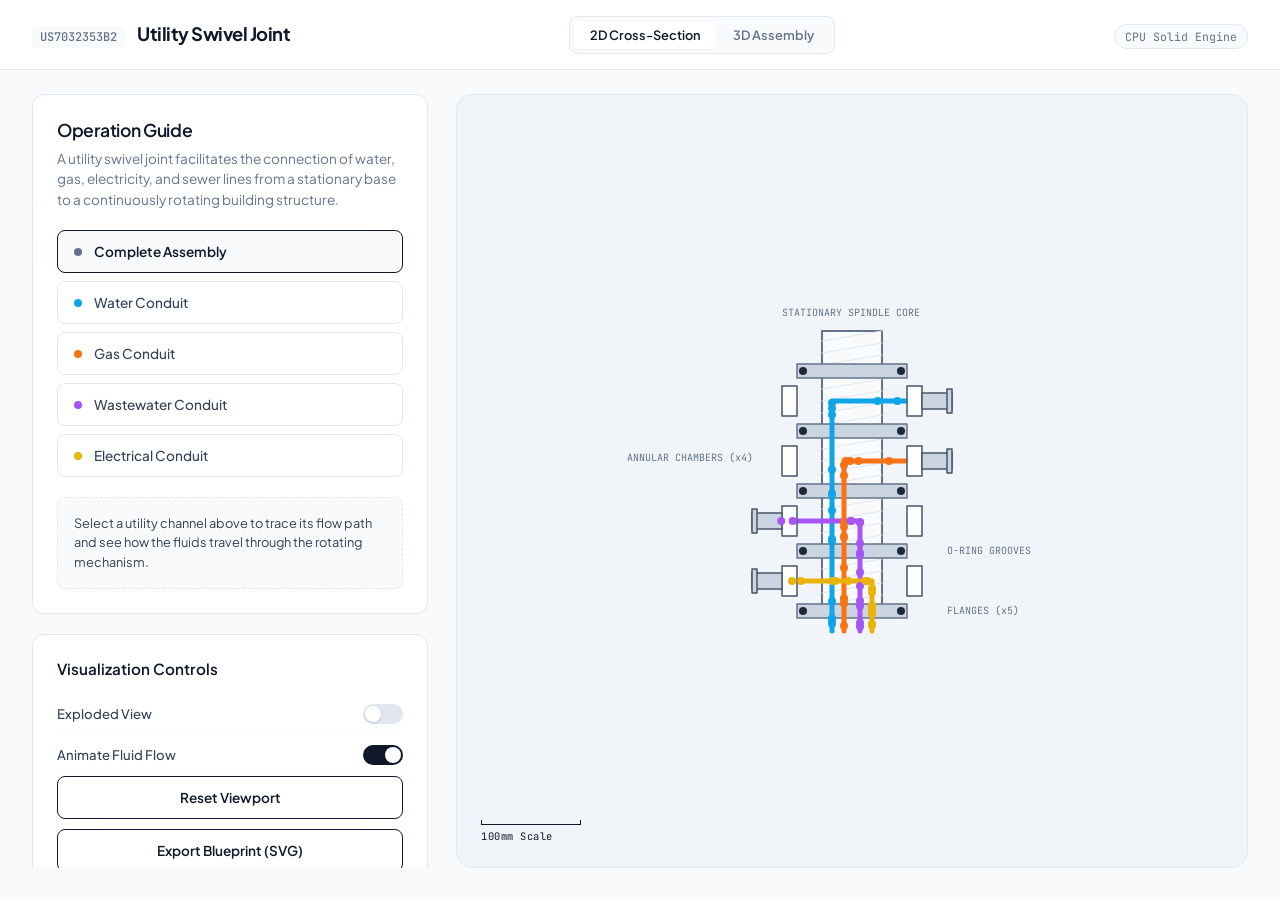
==== src/index.html @ 916a9cb0 "docs: restructure directories and add animation screenshot" ====
<!DOCTYPE html>
<html lang="en">
<head>
    <meta charset="UTF-8">
    <meta name="viewport" content="width=device-width, initial-scale=1.0">
    
    <title>US7032353 - Swivel Joint Apparatus | Interactive Study</title>
    <meta name="description" content="GPU-independent interactive technical drawing and 3D solid assembly study of the rotating building utility swivel joint.">
    <link rel="icon" href="data:,">
    
    <!-- Google Fonts -->
    <link rel="preconnect" href="https://fonts.googleapis.com">
    <link rel="preconnect" href="https://fonts.gstatic.com" crossorigin>
    <link href="https://fonts.googleapis.com/css2?family=Plus+Jakarta+Sans:wght@300;400;500;600;700&family=JetBrains+Mono:wght@400;500&display=swap" rel="stylesheet">
    
    <link rel="stylesheet" href="index.css">
</head>
<body>

    <div class="app-wrapper">
        <!-- HEADER -->
        <header class="main-header">
            <div class="logo-area">
                <span class="patent-no">US7032353B2</span>
                <h1>Utility Swivel Joint</h1>
            </div>
            
            <!-- View Tabs (2D Schematic vs 3D Assembly) -->
            <div class="view-tabs">
                <button class="tab-btn active" id="tab-2d">2D Cross-Section</button>
                <button class="tab-btn" id="tab-3d">3D Assembly</button>
            </div>
            
            <div class="engine-indicator">
                <span id="engine-badge" class="badge">CPU Solid Engine</span>
            </div>
        </header>

        <!-- MAIN LAYOUT -->
        <main class="main-content">
            
            <!-- LEFT PANEL: Educational & Controls -->
            <section class="side-panel">
                <div class="card educational-card">
                    <h2>Operation Guide</h2>
                    <p class="intro-text">
                        A utility swivel joint facilitates the connection of water, gas, electricity, and sewer lines from a stationary base to a continuously rotating building structure.
                    </p>
                    
                    <!-- System interactive toggles -->
                    <div class="system-menu">
                        <button class="sys-btn active" data-sys="all">
                            <span class="indicator-dot dot-all"></span>
                            <span>Complete Assembly</span>
                        </button>
                        <button class="sys-btn" data-sys="0">
                            <span class="indicator-dot dot-water"></span>
                            <span>Water Conduit</span>
                        </button>
                        <button class="sys-btn" data-sys="1">
                            <span class="indicator-dot dot-gas"></span>
                            <span>Gas Conduit</span>
                        </button>
                        <button class="sys-btn" data-sys="2">
                            <span class="indicator-dot dot-waste"></span>
                            <span>Wastewater Conduit</span>
                        </button>
                        <button class="sys-btn" data-sys="3">
                            <span class="indicator-dot dot-electric"></span>
                            <span>Electrical Conduit</span>
                        </button>
                    </div>

                    <!-- Dynamic Description Text -->
                    <div id="system-description" class="sys-desc-box">
                        Select a utility channel above to trace its flow path and see how the fluids travel through the rotating mechanism.
                    </div>
                </div>

                <!-- CONTROLS CARD -->
                <div class="card controls-card">
                    <h3>Visualization Controls</h3>
                    
                    <div class="control-row" id="row-cutaway">
                        <label for="toggle-cutaway">Cutaway Section (90°)</label>
                        <label class="toggle-switch">
                            <input type="checkbox" id="toggle-cutaway" checked>
                            <span class="toggle-slider"></span>
                        </label>
                    </div>

                    <div class="control-row">
                        <label for="toggle-explode">Exploded View</label>
                        <label class="toggle-switch">
                            <input type="checkbox" id="toggle-explode">
                            <span class="toggle-slider"></span>
                        </label>
                    </div>

                    <div class="control-row" id="row-opacity">
                        <label for="slider-opacity">Casing Transparency</label>
                        <input type="range" id="slider-opacity" min="0" max="100" value="80" class="range-slider">
                    </div>

                    <div class="control-row">
                        <label for="toggle-flow">Animate Fluid Flow</label>
                        <label class="toggle-switch">
                            <input type="checkbox" id="toggle-flow" checked>
                            <span class="toggle-slider"></span>
                        </label>
                    </div>

                    <div class="control-row" id="row-rotate">
                        <label for="toggle-rotate">Auto-Rotation</label>
                        <label class="toggle-switch">
                            <input type="checkbox" id="toggle-rotate" checked>
                            <span class="toggle-slider"></span>
                        </label>
                    </div>

                    <button id="btn-reset" class="btn-secondary" style="margin-bottom: 10px;">Reset Viewport</button>
                    <button id="btn-export" class="btn-secondary">Export Blueprint (SVG)</button>
                </div>
            </section>

            <!-- RIGHT PANEL: Viewport -->
            <section class="viewport-card">
                <div id="canvas-container">
                    <canvas id="vector-canvas"></canvas>
                </div>
                
                <!-- Viewport legend overlays -->
                <div class="viewport-overlay top-left">
                    <div class="overlay-item" id="overlay-angle">
                        <span class="lbl">Angle Y:</span>
                        <span id="lbl-rot" class="val">0.0°</span>
                    </div>
                </div>
                
                <div class="viewport-overlay bottom-left">
                    <div class="scale-ruler">
                        <div class="ruler-line"></div>
                        <span class="ruler-txt">100mm Scale</span>
                    </div>
                </div>
            </section>

        </main>
    </div>

    <!-- Self-contained GPU-free Solid & Schematic Vector Engine -->
    <script>
        // Config & State
        let renderMode = '2D'; // '2D' (Schematic) or '3D' (Solid Assembly)
        let activeSystem = 'all';
        let isExploded = false;
        let isCutaway = true;
        let casingOpacity = 0.8;
        let showFlow = true;
        let isAutoRotate = true;

        let currentExplosion = 0.0;
        const explodeSpeed = 0.06;

        // 3D Rotation, Pan & Zoom
        let angleY = 0;
        let angleX = 0.3;
        let panX = 0;
        let panY = 0;
        let zoom = 1.0;
        let isDragging = false;
        let dragMode = 'rotate'; // 'rotate' or 'pan'
        let lastMouseX = 0, lastMouseY = 0;
        let initialTouchDist = 0;

        // Particle system for fluid flow
        let particles = [];
        
        // UI Bindings
        const tab2d = document.getElementById('tab-2d');
        const tab3d = document.getElementById('tab-3d');
        const toggleExplode = document.getElementById('toggle-explode');
        const toggleCutaway = document.getElementById('toggle-cutaway');
        const sliderOpacity = document.getElementById('slider-opacity');
        const toggleFlow = document.getElementById('toggle-flow');
        const toggleRotate = document.getElementById('toggle-rotate');
        const btnReset = document.getElementById('btn-reset');
        const btnExport = document.getElementById('btn-export');
        
        const lblRot = document.getElementById('lbl-rot');
        const overlayAngle = document.getElementById('overlay-angle');
        const systemDescription = document.getElementById('system-description');
        
        const rowCutaway = document.getElementById('row-cutaway');
        const rowOpacity = document.getElementById('row-opacity');
        const rowRotate = document.getElementById('row-rotate');

        const canvas = document.getElementById('vector-canvas');
        const canvasCtx = canvas.getContext('2d');
        let width, height;

        const SYSTEM_INFO = {
            all: "Select a utility channel above to trace its flow path and see how the fluids travel through the rotating mechanism.",
            0: "<strong>Water System:</strong> Water enters from the stationary base via a vertical pipe at the bottom left of the spindle core, exits radially into the bottom chamber, and flows into the rotating building's lower conduit.",
            1: "<strong>Gas System:</strong> Gas travels up the second vertical channel to the second chamber. Elastomeric O-rings prevent it from mixing with the neighboring water and wastewater lines.",
            2: "<strong>Wastewater System:</strong> Waste drains down to the third chamber, utilizing a wider conduit diameter to ensure gravity-fed drainage exits cleanly without leakage.",
            3: "<strong>Electrical System:</strong> Power lines run up a central dry shaft to electric slip rings at the top cap, supplying continuous electrical connections during rotation."
        };

        const conduitColors = ['#0ea5e9', '#f97316', '#a855f7', '#eab308'];

        // Fake SVG drawing context to record SVG drawing commands
        class SVGContext {
            constructor(w, h) {
                this.width = w;
                this.height = h;
                this.paths = [];
                this.currentPath = [];
                this.fillStyle = '#ffffff';
                this.strokeStyle = '#000000';
                this.lineWidth = 1;
                this.font = '10px sans-serif';
            }
            beginPath() { this.currentPath = []; }
            moveTo(x, y) { this.currentPath.push(`M ${x.toFixed(1)} ${y.toFixed(1)}`); }
            lineTo(x, y) { this.currentPath.push(`L ${x.toFixed(1)} ${y.toFixed(1)}`); }
            arc(cx, cy, r, startAngle, endAngle) {
                // Approximate circular arc for SVG path
                this.currentPath.push(`M ${cx-r} ${cy} A ${r} ${r} 0 1 0 ${cx+r} ${cy} A ${r} ${r} 0 1 0 ${cx-r} ${cy}`);
            }
            closePath() { this.currentPath.push('Z'); }
            fillRect(x, y, w, h) {
                this.paths.push(`<rect x="${x.toFixed(1)}" y="${y.toFixed(1)}" width="${w.toFixed(1)}" height="${h.toFixed(1)}" fill="${this.fillStyle}" stroke="none" />`);
            }
            strokeRect(x, y, w, h) {
                this.paths.push(`<rect x="${x.toFixed(1)}" y="${y.toFixed(1)}" width="${w.toFixed(1)}" height="${h.toFixed(1)}" fill="none" stroke="${this.strokeStyle}" stroke-width="${this.lineWidth}" />`);
            }
            fill() {
                const d = this.currentPath.join(' ');
                if (d.trim()) {
                    this.paths.push(`<path d="${d}" fill="${this.fillStyle}" stroke="none" />`);
                }
            }
            stroke() {
                const d = this.currentPath.join(' ');
                if (d.trim()) {
                    this.paths.push(`<path d="${d}" fill="none" stroke="${this.strokeStyle}" stroke-width="${this.lineWidth}" stroke-linecap="round" stroke-linejoin="round" />`);
                }
            }
            fillText(text, x, y) {
                this.paths.push(`<text x="${x.toFixed(1)}" y="${y.toFixed(1)}" fill="${this.strokeStyle}" font-family="JetBrains Mono, monospace" font-size="10px" text-anchor="middle">${text}</text>`);
            }
            clearRect() {} // No-op in SVG
            getXML() {
                return `<svg xmlns="http://www.w3.org/2000/svg" viewBox="0 0 ${this.width} ${this.height}" width="${this.width}" height="${this.height}">
                    <rect width="100%" height="100%" fill="#f8fafc" />
                    <g style="font-family: 'Plus Jakarta Sans', sans-serif;">
                        ${this.paths.join('\n')}
                    </g>
                </svg>`;
            }
        }

        function init() {
            resizeCanvas();
            window.addEventListener('resize', resizeCanvas);

            // Drag behavior for 3D View
            canvas.addEventListener('mousedown', (e) => {
                if (renderMode !== '3D') return;
                isDragging = true;
                lastMouseX = e.clientX;
                lastMouseY = e.clientY;
                isAutoRotate = false;
                toggleRotate.checked = false;
                
                // Right click, middle click, or Left click + Shift = PAN
                if (e.button === 2 || e.button === 1 || e.shiftKey) {
                    dragMode = 'pan';
                } else {
                    dragMode = 'rotate';
                }
            });

            // Prevent context menu on right click drag
            canvas.addEventListener('contextmenu', (e) => {
                if (renderMode === '3D') e.preventDefault();
            });

            window.addEventListener('mousemove', (e) => {
                if (!isDragging) return;
                const dx = e.clientX - lastMouseX;
                const dy = e.clientY - lastMouseY;
                lastMouseX = e.clientX;
                lastMouseY = e.clientY;

                if (dragMode === 'pan') {
                    panX += dx;
                    panY += dy;
                } else {
                    angleY += dx * 0.007;
                    angleX += dy * 0.007;
                    angleX = Math.max(-Math.PI/4, Math.min(Math.PI/4, angleX));
                }
            });

            window.addEventListener('mouseup', () => { isDragging = false; });

            // Wheel zoom
            canvas.addEventListener('wheel', (e) => {
                if (renderMode !== '3D') return;
                e.preventDefault();
                zoom += e.deltaY * -0.001;
                zoom = Math.max(0.2, Math.min(5.0, zoom));
            }, { passive: false });

            // Touch support for mobile/trackpad
            canvas.addEventListener('touchstart', (e) => {
                if (renderMode !== '3D') return;
                if (e.touches.length === 1) {
                    isDragging = true;
                    dragMode = 'rotate';
                    lastMouseX = e.touches[0].clientX;
                    lastMouseY = e.touches[0].clientY;
                    isAutoRotate = false;
                    toggleRotate.checked = false;
                } else if (e.touches.length === 2) {
                    isDragging = true;
                    dragMode = 'zoom-pan';
                    lastMouseX = (e.touches[0].clientX + e.touches[1].clientX) / 2;
                    lastMouseY = (e.touches[0].clientY + e.touches[1].clientY) / 2;
                    initialTouchDist = Math.hypot(
                        e.touches[0].clientX - e.touches[1].clientX,
                        e.touches[0].clientY - e.touches[1].clientY
                    );
                }
            });

            canvas.addEventListener('touchmove', (e) => {
                if (!isDragging) return;
                if (e.touches.length === 1 && dragMode === 'rotate') {
                    const dx = e.touches[0].clientX - lastMouseX;
                    const dy = e.touches[0].clientY - lastMouseY;
                    lastMouseX = e.touches[0].clientX;
                    lastMouseY = e.touches[0].clientY;

                    angleY += dx * 0.007;
                    angleX += dy * 0.007;
                    angleX = Math.max(-Math.PI/4, Math.min(Math.PI/4, angleX));
                } else if (e.touches.length === 2 && dragMode === 'zoom-pan') {
                    const currentX = (e.touches[0].clientX + e.touches[1].clientX) / 2;
                    const currentY = (e.touches[0].clientY + e.touches[1].clientY) / 2;
                    const dx = currentX - lastMouseX;
                    const dy = currentY - lastMouseY;
                    
                    lastMouseX = currentX;
                    lastMouseY = currentY;
                    
                    panX += dx;
                    panY += dy;
                    
                    const dist = Math.hypot(
                        e.touches[0].clientX - e.touches[1].clientX,
                        e.touches[0].clientY - e.touches[1].clientY
                    );
                    const deltaDist = dist - initialTouchDist;
                    initialTouchDist = dist;
                    
                    zoom += deltaDist * 0.005;
                    zoom = Math.max(0.2, Math.min(5.0, zoom));
                }
            });

            canvas.addEventListener('touchend', () => { isDragging = false; });

            setupUI();
            createParticles();
            
            // Start main animation loop
            tick();
        }

        function resizeCanvas() {
            width = canvas.clientWidth;
            height = canvas.clientHeight;
            canvas.width = width;
            canvas.height = height;
        }

        function setupUI() {
            // Tab switching
            tab2d.addEventListener('click', () => {
                tab2d.classList.add('active');
                tab3d.classList.remove('active');
                renderMode = '2D';
                
                // Hide 3D options
                rowCutaway.style.display = 'none';
                rowOpacity.style.display = 'none';
                rowRotate.style.display = 'none';
                overlayAngle.style.display = 'none';
            });

            tab3d.addEventListener('click', () => {
                tab3d.classList.add('active');
                tab2d.classList.remove('active');
                renderMode = '3D';
                
                // Show 3D options
                rowCutaway.style.display = 'flex';
                rowOpacity.style.display = 'flex';
                rowRotate.style.display = 'flex';
                overlayAngle.style.display = 'block';
            });

            // Trigger default view visibility
            tab2d.click();

            toggleExplode.addEventListener('change', (e) => { isExploded = e.target.checked; });
            toggleCutaway.addEventListener('change', (e) => { isCutaway = e.target.checked; });
            sliderOpacity.addEventListener('input', (e) => { casingOpacity = parseFloat(e.target.value) / 100; });
            toggleFlow.addEventListener('change', (e) => { showFlow = e.target.checked; });
            toggleRotate.addEventListener('change', (e) => { isAutoRotate = e.target.checked; });

            btnReset.addEventListener('click', () => {
                angleY = 0;
                angleX = 0.3;
                panX = 0;
                panY = 0;
                zoom = 1.0;
                isAutoRotate = true;
                toggleRotate.checked = true;
                isExploded = false;
                toggleExplode.checked = false;
            });

            // Handle blueprint vector download
            btnExport.addEventListener('click', () => {
                const svgCtx = new SVGContext(width, height);
                
                if (renderMode === '2D') {
                    draw2DSchematic(svgCtx);
                } else {
                    draw3DAssembly(svgCtx);
                }

                // Download file
                const blob = new Blob([svgCtx.getXML()], { type: 'image/svg+xml' });
                const url = URL.createObjectURL(blob);
                const a = document.createElement('a');
                a.href = url;
                a.download = `swivel_joint_${renderMode.toLowerCase()}_blueprint.svg`;
                document.body.appendChild(a);
                a.click();
                document.body.removeChild(a);
                URL.revokeObjectURL(url);
            });

            // Utility buttons
            const buttons = document.querySelectorAll('.sys-btn');
            buttons.forEach(btn => {
                btn.addEventListener('click', () => {
                    buttons.forEach(b => b.classList.remove('active'));
                    btn.classList.add('active');
                    
                    activeSystem = btn.getAttribute('data-sys');
                    systemDescription.innerHTML = SYSTEM_INFO[activeSystem];
                });
            });
        }

        // Particle system for flow tracing
        function createParticles() {
            particles = [];
            // Create flow particles along the channels
            for (let i = 0; i < 4; i++) {
                for (let p = 0; p < 15; p++) {
                    particles.push({
                        system: i,
                        t: p / 15, // parameter from 0 (entry) to 1 (exit)
                        speed: 0.005 + Math.random() * 0.003
                    });
                }
            }
        }

        // 3D Perspective Projection Math (uses global zoom/pan)
        function project3D(x, y, z) {
            const cosY = Math.cos(angleY);
            const sinY = Math.sin(angleY);
            let x1 = x * cosY - z * sinY;
            let z1 = x * sinY + z * cosY;
            
            const cosX = Math.cos(angleX);
            const sinX = Math.sin(angleX);
            let y2 = y * cosX - z1 * sinX;
            let z2 = y * sinX + z1 * cosX;
            
            const depth = z2 + 35;
            const factor = 460 * zoom;
            const px = (x1 * factor) / depth + width / 2 + panX;
            const py = (-y2 * factor) / depth + height / 2 + panY;
            
            return { x: px, y: py };
        }

        // Render Tick
        function tick() {
            requestAnimationFrame(tick);
            canvasCtx.clearRect(0, 0, width, height);

            const targetExplosion = isExploded ? 1.0 : 0.0;
            currentExplosion += (targetExplosion - currentExplosion) * explodeSpeed;

            // Update particle flow
            if (showFlow) {
                particles.forEach(p => {
                    p.t += p.speed;
                    if (p.t > 1) p.t = 0;
                });
            }

            if (renderMode === '2D') {
                draw2DSchematic(canvasCtx);
            } else {
                draw3DAssembly(canvasCtx);
            }
        }

        // ─── 2D SCHEMATIC RENDERER (Detailed Cross-Section) ──
        function draw2DSchematic(drawCtx) {
            const cx = width / 2;
            const cy = height / 2 - 10;
            
            // Parts parameters
            const spindleW = 60;
            const flangeW = 110;
            const flangeH = 14;
            const casingW = 120;
            const casingOuterW = 140;

            const flangeYPositions = [-100, -40, 20, 80, 140];
            const chamberOffsets = [-70, -10, 50, 110];
            const chamberHeights = [30, 30, 30, 30];

            // 1. Draw central spindle hatching & base
            drawCtx.fillStyle = '#f8fafc';
            drawCtx.fillRect(cx - spindleW/2, cy - 140, spindleW, 280);

            // Spindle core outline
            drawCtx.strokeStyle = '#64748b';
            drawCtx.lineWidth = 2;
            drawCtx.strokeRect(cx - spindleW/2, cy - 140, spindleW, 280);

            // Hatching lines in spindle (technical draft look)
            drawCtx.strokeStyle = '#e2e8f0';
            drawCtx.lineWidth = 1;
            for (let y = cy - 130; y < cy + 140; y += 12) {
                drawCtx.beginPath();
                drawCtx.moveTo(cx - spindleW/2, y);
                drawCtx.lineTo(cx + spindleW/2, y - 10);
                drawCtx.stroke();
            }

            // Draw flanges
            drawCtx.fillStyle = '#cbd5e1';
            drawCtx.strokeStyle = '#64748b';
            drawCtx.lineWidth = 1.5;
            flangeYPositions.forEach(yOffset => {
                drawCtx.fillRect(cx - flangeW/2, cy + yOffset - flangeH/2, flangeW, flangeH);
                drawCtx.strokeRect(cx - flangeW/2, cy + yOffset - flangeH/2, flangeW, flangeH);
            });

            // 2. Draw O-Ring Gaskets (Seals)
            drawCtx.fillStyle = '#1e293b';
            flangeYPositions.forEach(yOffset => {
                drawCtx.beginPath();
                drawCtx.arc(cx - flangeW/2 + 6, cy + yOffset, 4, 0, Math.PI * 2);
                drawCtx.fill();
                
                drawCtx.beginPath();
                drawCtx.arc(cx + flangeW/2 - 6, cy + yOffset, 4, 0, Math.PI * 2);
                drawCtx.fill();
            });

            // 3. Draw internal conduits inside spindle
            const condX = [-20, -8, 8, 20];
            const condExitX = [flangeW/2, flangeW/2, -flangeW/2, -flangeW/2];

            for (let i = 0; i < 4; i++) {
                const isActive = activeSystem === 'all' || activeSystem === String(i);
                drawCtx.strokeStyle = isActive ? conduitColors[i] : '#e2e8f0';
                drawCtx.lineWidth = 5;
                drawCtx.lineCap = 'round';
                drawCtx.lineJoin = 'round';

                drawCtx.beginPath();
                drawCtx.moveTo(cx + condX[i], cy + 160);
                drawCtx.lineTo(cx + condX[i], cy + chamberOffsets[i]);
                drawCtx.lineTo(cx + condExitX[i], cy + chamberOffsets[i]);
                drawCtx.stroke();
            }

            // 4. Draw outer casing sleeves
            const casingOffsets = isExploded ? [-40, -15, 15, 40] : [0, 0, 0, 0];
            
            for (let i = 0; i < 4; i++) {
                const isActive = activeSystem === 'all' || activeSystem === String(i);
                const cyChamber = cy + chamberOffsets[i] + casingOffsets[i] * currentExplosion;
                const hChamber = chamberHeights[i];
                
                drawCtx.fillStyle = 'rgba(255, 255, 255, 0.9)';
                drawCtx.strokeStyle = isActive ? '#475569' : '#cbd5e1';
                drawCtx.lineWidth = 1.5;

                // Left casing segment
                drawCtx.fillRect(cx - casingOuterW/2, cyChamber - hChamber/2, (casingOuterW - flangeW)/2, hChamber);
                drawCtx.strokeRect(cx - casingOuterW/2, cyChamber - hChamber/2, (casingOuterW - flangeW)/2, hChamber);

                // Right casing segment
                drawCtx.fillRect(cx + flangeW/2, cyChamber - hChamber/2, (casingOuterW - flangeW)/2, hChamber);
                drawCtx.strokeRect(cx + flangeW/2, cyChamber - hChamber/2, (casingOuterW - flangeW)/2, hChamber);

                // Draw horizontal exit ports
                drawCtx.strokeStyle = isActive ? '#475569' : '#cbd5e1';
                drawCtx.fillStyle = '#cbd5e1';
                drawCtx.lineWidth = 1.5;
                
                if (i === 0 || i === 1) { // Right pointing ports
                    drawCtx.fillRect(cx + casingOuterW/2, cyChamber - 8, 30, 16);
                    drawCtx.strokeRect(cx + casingOuterW/2, cyChamber - 8, 30, 16);
                    drawCtx.fillRect(cx + casingOuterW/2 + 25, cyChamber - 12, 5, 24);
                    drawCtx.strokeRect(cx + casingOuterW/2 + 25, cyChamber - 12, 5, 24);
                } else { // Left pointing ports
                    drawCtx.fillRect(cx - casingOuterW/2 - 30, cyChamber - 8, 30, 16);
                    drawCtx.strokeRect(cx - casingOuterW/2 - 30, cyChamber - 8, 30, 16);
                    drawCtx.fillRect(cx - casingOuterW/2 - 30, cyChamber - 12, 5, 24);
                    drawCtx.strokeRect(cx - casingOuterW/2 - 30, cyChamber - 12, 5, 24);
                }
            }

            // 5. Draw animated flowing particles
            if (showFlow && drawCtx === canvasCtx) { // Draw animated particles only on the active screen canvas
                particles.forEach(p => {
                    if (activeSystem !== 'all' && activeSystem !== String(p.system)) return;
                    
                    const i = p.system;
                    const casingOffset = casingOffsets[i] * currentExplosion;
                    const endX = condExitX[i];
                    
                    let px = 0, py = 0;
                    
                    if (p.t < 0.7) {
                        const tNorm = p.t / 0.7;
                        px = cx + condX[i];
                        py = cy + 160 + tNorm * (chamberOffsets[i] - 160);
                    } else {
                        const tNorm = (p.t - 0.7) / 0.3;
                        px = cx + condX[i] + tNorm * (endX - condX[i]);
                        py = cy + chamberOffsets[i];
                    }

                    if (p.t > 0.7) {
                        py += casingOffset;
                        if (p.t > 0.9) {
                            const extNorm = (p.t - 0.9) / 0.1;
                            const portDir = endX > 0 ? 1 : -1;
                            px += portDir * extNorm * 30;
                        }
                    }

                    drawCtx.fillStyle = conduitColors[i];
                    drawCtx.beginPath();
                    drawCtx.arc(px, py, 4, 0, Math.PI * 2);
                    drawCtx.fill();
                });
            }

            // Labels & Technical Annotations
            drawCtx.fillStyle = '#64748b';
            drawCtx.font = '10px "JetBrains Mono"';
            drawCtx.fillText("FLANGES (x5)", cx + flangeW/2 + 40, cy + 143);
            drawCtx.fillText("O-RING GROOVES", cx + flangeW/2 + 40, cy + 83);
            drawCtx.fillText("ANNULAR CHAMBERS (x4)", cx - flangeW/2 - 170, cy - 10);
            drawCtx.fillText("STATIONARY SPINDLE CORE", cx - 70, cy - 155);
        }

        // Helper functions to generate 3D faces list
        function addCylinderFaces(faces, cx, cy, cz, r, h, color, strokeColor, angleLimit = Math.PI*2, rotOffset = 0) {
            const steps = 16;
            const topY = cy + h/2;
            const botY = cy - h/2;
            
            const topVerts = [];
            const botVerts = [];
            
            for (let i = 0; i <= steps; i++) {
                const theta = (i / steps) * angleLimit - (angleLimit/2) + rotOffset + Math.PI/2;
                const cos = Math.cos(theta);
                const sin = Math.sin(theta);
                
                topVerts.push([cx + r * cos, topY, cz + r * sin]);
                botVerts.push([cx + r * cos, botY, cz + r * sin]);
            }
            
            // Side faces
            for (let i = 0; i < steps; i++) {
                faces.push({
                    vertices: [botVerts[i], botVerts[i+1], topVerts[i+1], topVerts[i]],
                    color: color,
                    strokeColor: strokeColor,
                    lineWidth: 0.8
                });
            }
            
            // Top/Bottom caps
            if (angleLimit === Math.PI * 2) {
                faces.push({
                    vertices: topVerts.slice(),
                    color: color,
                    strokeColor: strokeColor,
                    lineWidth: 0.8
                });
                faces.push({
                    vertices: botVerts.slice().reverse(),
                    color: color,
                    strokeColor: strokeColor,
                    lineWidth: 0.8
                });
            } else {
                // Cut segment caps
                faces.push({
                    vertices: [topVerts[0], botVerts[0], [cx, botY, cz], [cx, topY, cz]],
                    color: color,
                    strokeColor: strokeColor,
                    lineWidth: 0.8
                });
                faces.push({
                    vertices: [topVerts[steps], botVerts[steps], [cx, botY, cz], [cx, topY, cz]].reverse(),
                    color: color,
                    strokeColor: strokeColor,
                    lineWidth: 0.8
                });
                // Partial circular caps
                faces.push({
                    vertices: [[cx, topY, cz], ...topVerts],
                    color: color,
                    strokeColor: strokeColor,
                    lineWidth: 0.8
                });
                faces.push({
                    vertices: [[cx, botY, cz], ...botVerts].reverse(),
                    color: color,
                    strokeColor: strokeColor,
                    lineWidth: 0.8
                });
            }
        }

        function addHorizontalCylinderFaces(faces, cx, cy, cz, r, len, angle, color, strokeColor) {
            const steps = 12;
            const halfL = len / 2;
            const topVerts = [];
            const botVerts = [];
            
            const cosA = Math.cos(angle);
            const sinA = Math.sin(angle);
            
            for (let i = 0; i <= steps; i++) {
                const theta = (i / steps) * Math.PI * 2;
                const cosT = Math.cos(theta);
                const sinT = Math.sin(theta);
                
                const ux = -sinA * r * cosT;
                const uy = r * sinT;
                const uz = cosA * r * cosT;
                
                topVerts.push([cx + cosA*halfL + ux, cy + uy, cz + sinA*halfL + uz]);
                botVerts.push([cx - cosA*halfL + ux, cy + uy, cz - sinA*halfL + uz]);
            }
            
            for (let i = 0; i < steps; i++) {
                faces.push({
                    vertices: [botVerts[i], botVerts[i+1], topVerts[i+1], topVerts[i]],
                    color: color,
                    strokeColor: strokeColor,
                    lineWidth: 0.8
                });
            }
            
            faces.push({
                vertices: topVerts,
                color: color,
                strokeColor: strokeColor,
                lineWidth: 0.8
            });
            faces.push({
                vertices: botVerts.slice().reverse(),
                color: color,
                strokeColor: strokeColor,
                lineWidth: 0.8
            });
        }

        function get3DSceneFaces() {
            const faces = [];
            const baseExplode = -6.5 * currentExplosion;
            const capExplode = 8.5 * currentExplosion;
            const offsets = [-4.5, -1.5, 2.5, 6.5];
            const chamberOffsets = [-4.2, -0.6, 3.4, 7.2];
            const chamberRadii = [2.9, 2.9, 3.4, 2.6];
            const chamberHeights = [2.4, 2.4, 2.8, 2.0];
            
            // 1. Spindle core (semi-transparent steel)
            const spindleAngle = isCutaway ? Math.PI : Math.PI * 2;
            addCylinderFaces(faces, 0, 0, 0, 1.4, 21, 'rgba(203, 213, 225, 0.4)', '#475569', spindleAngle, 0);
            
            // Spindle bearings
            addCylinderFaces(faces, 0, 9.2, 0, 1.8, 0.6, '#d97706', '#92400e');
            addCylinderFaces(faces, 0, -8.2, 0, 1.8, 0.6, '#d97706', '#92400e');
            
            // 2. Base assembly
            addCylinderFaces(faces, 0, -9.5 + baseExplode, 0, 4.2, 1.2, '#475569', '#1e293b');
            addCylinderFaces(faces, 0, -8.4 + baseExplode, 0, 2.2, 1.0, '#64748b', '#334155');
            
            // 3. Internal conduits inside spindle (uncut to view inside)
            const condX = [-0.5, -0.5, 0.5, 0.5];
            const condZ = [-0.5, 0.5, -0.5, 0.5];
            for (let i = 0; i < 4; i++) {
                if (activeSystem !== 'all' && activeSystem !== String(i)) continue;
                const h = chamberOffsets[i] - (-10.5);
                const y = -10.5 + h/2;
                addCylinderFaces(faces, condX[i], y, condZ[i], 0.2, h, conduitColors[i], '#0f172a');
            }
            
            // 4. Chambers & outer sleeves
            for (let i = 0; i < 4; i++) {
                const belongsToActive = activeSystem === 'all' || activeSystem === String(i);
                if (!belongsToActive) continue;
                
                const yPos = chamberOffsets[i] + offsets[i] * currentExplosion;
                const drawAngle = isCutaway ? Math.PI : Math.PI * 2;
                
                // Chamber sleeve
                const sleeveCol = `rgba(203, 213, 225, ${casingOpacity})`;
                addCylinderFaces(faces, 0, yPos, 0, chamberRadii[i], chamberHeights[i], sleeveCol, '#64748b', drawAngle, i * Math.PI/2);
                
                // Color ring
                addCylinderFaces(faces, 0, yPos, 0, chamberRadii[i] + 0.05, 0.4, conduitColors[i], '#1e293b', drawAngle, i * Math.PI/2);
                
                // Rubber Gaskets
                addCylinderFaces(faces, 0, yPos + chamberHeights[i]/2 + 0.1, 0, 2.0, 0.25, '#334155', '#0f172a');
                addCylinderFaces(faces, 0, yPos - chamberHeights[i]/2 - 0.1, 0, 2.0, 0.25, '#334155', '#0f172a');
                
                // Radial port pipes
                const angle = i * (Math.PI / 2);
                const portLength = 1.6;
                const px = (chamberRadii[i] + portLength/2) * Math.cos(angle);
                const pz = (chamberRadii[i] + portLength/2) * Math.sin(angle);
                
                addHorizontalCylinderFaces(faces, px, yPos, pz, 0.4, portLength, angle, '#cbd5e1', '#64748b');
                
                // Pipe flanges
                const fpx = (chamberRadii[i] + portLength) * Math.cos(angle);
                const fpz = (chamberRadii[i] + portLength) * Math.sin(angle);
                addHorizontalCylinderFaces(faces, fpx, yPos, fpz, 0.7, 0.25, angle, '#64748b', '#334155');
            }
            
            // 5. Top Cap
            addCylinderFaces(faces, 0, 10.2 + capExplode, 0, 2.4, 1.2, '#475569', '#1e293b');
            addCylinderFaces(faces, 0, 11.3 + capExplode, 0, 1.6, 1.0, '#64748b', '#334155');
            
            return faces;
        }

        // ─── 3D ASSEMBLY RENDERER (Painter's Algorithm solid engine) ─
        function draw3DAssembly(drawCtx) {
            if (isAutoRotate && drawCtx === canvasCtx) {
                angleY += 0.003;
            }

            // Draw technical grid lines on canvas
            if (drawCtx === canvasCtx) {
                drawCtx.strokeStyle = 'rgba(100, 116, 139, 0.08)';
                drawCtx.lineWidth = 1;
                for(let i = -10; i <= 10; i += 2) {
                    let p1 = project3D(-15, -11, i);
                    let p2 = project3D(15, -11, i);
                    drawCtx.beginPath(); drawCtx.moveTo(p1.x, p1.y); drawCtx.lineTo(p2.x, p2.y); drawCtx.stroke();

                    let p3 = project3D(i, -11, -15);
                    let p4 = project3D(i, -11, 15);
                    drawCtx.beginPath(); drawCtx.moveTo(p3.x, p3.y); drawCtx.lineTo(p4.x, p4.y); drawCtx.stroke();
                }
            }

            // Gather faces
            const faces = get3DSceneFaces();
            
            // Rotate vertices and calculate depth
            const cosY = Math.cos(angleY);
            const sinY = Math.sin(angleY);
            const cosX = Math.cos(angleX);
            const sinX = Math.sin(angleX);
            
            faces.forEach(face => {
                let sumDepth = 0;
                face.rotatedVertices = face.vertices.map(v => {
                    const x = v[0], y = v[1], z = v[2];
                    const x1 = x * cosY - z * sinY;
                    const z1 = x * sinY + z * cosY;
                    const y2 = y * cosX - z1 * sinX;
                    const z2 = y * sinX + z1 * cosX;
                    
                    sumDepth += z2;
                    return [x1, y2, z2];
                });
                face.depth = sumDepth / face.vertices.length;
            });
            
            // Sort faces back-to-front (Painter's Algorithm)
            faces.sort((a, b) => b.depth - a.depth);
            
            // Render faces with depth fading (Recommandation B)
            const cameraDist = 35;
            
            faces.forEach(face => {
                const depthNorm = Math.max(0, Math.min(1, (face.depth + 15) / 30));
                
                drawCtx.fillStyle = face.color;
                drawCtx.strokeStyle = face.strokeColor;
                drawCtx.lineWidth = face.lineWidth * (0.5 + depthNorm * 0.8);
                
                drawCtx.beginPath();
                face.rotatedVertices.forEach((v, idx) => {
                    const x1 = v[0], y2 = v[1], z2 = v[2];
                    const depth = z2 + cameraDist;
                    const factor = 460 * zoom;
                    
                    // Apply zoom and panning offsets to screen mapping
                    const px = (x1 * factor) / depth + width / 2 + panX;
                    const py = (-y2 * factor) / depth + height / 2 + panY;
                    
                    if (idx === 0) drawCtx.moveTo(px, py);
                    else drawCtx.lineTo(px, py);
                });
                drawCtx.closePath();
                drawCtx.fill();
                drawCtx.stroke();
            });

            // Update angle display
            const angleDeg = (angleY * 180 / Math.PI) % 360;
            lblRot.innerText = angleDeg.toFixed(1) + "°";

            // Draw fluid flow particles
            if (showFlow && drawCtx === canvasCtx) {
                const offsets = [-4.5, -1.5, 2.5, 6.5];
                const chamberOffsets = [-4.2, -0.6, 3.4, 7.2];
                const chamberRadii = [2.9, 2.9, 3.4, 2.6];
                
                particles.forEach(p => {
                    if (activeSystem !== 'all' && activeSystem !== String(p.system)) return;
                    
                    const i = p.system;
                    const casingOffset = offsets[i] * currentExplosion;
                    const angle = i * (Math.PI / 2);
                    
                    const px = (chamberRadii[i] + 1.2) * Math.cos(angle);
                    const pz = (chamberRadii[i] + 1.2) * Math.sin(angle);
                    
                    const condX = [-0.5, -0.5, 0.5, 0.5];
                    const condZ = [-0.5, 0.5, -0.5, 0.5];

                    let rx = 0, ry = 0, rz = 0;
                    
                    if (p.t < 0.7) {
                        const tNorm = p.t / 0.7;
                        ry = -10.5 + tNorm * (chamberOffsets[i] - (-10.5));
                        rx = condX[i];
                        rz = condZ[i];
                    } else {
                        const tNorm = (p.t - 0.7) / 0.3;
                        ry = chamberOffsets[i] + casingOffset;
                        rx = condX[i] + tNorm * (px - condX[i]);
                        rz = condZ[i] + tNorm * (pz - condZ[i]);
                    }

                    // Rotate
                    const x1 = rx * cosY - rz * sinY;
                    const z1 = rx * sinY + rz * cosY;
                    const y2 = ry * cosX - z1 * sinX;
                    const z2 = ry * sinX + z1 * cosX;
                    
                    const depth = z2 + 35;
                    const factor = 460 * zoom;
                    const screenX = (x1 * factor) / depth + width / 2 + panX;
                    const screenY = (-y2 * factor) / depth + height / 2 + panY;

                    const radius = Math.max(1, 4 * (factor / depth / 15));
                    
                    drawCtx.fillStyle = conduitColors[i];
                    drawCtx.beginPath();
                    drawCtx.arc(screenX, screenY, radius, 0, Math.PI * 2);
                    drawCtx.fill();
                });
            }
        }

        init();
    </script>
</body>
</html>
---- src/index.css ----
:root {
  --bg-app: #f8fafc;
  --bg-card: #ffffff;
  --bg-viewport: #f1f5f9;
  
  --text-dark: #0f172a;
  --text-medium: #334155;
  --text-muted: #64748b;
  --border-light: #e2e8f0;
  --border-focus: #94a3b8;
  
  --font-sans: 'Plus Jakarta Sans', -apple-system, sans-serif;
  --font-mono: 'JetBrains Mono', monospace;

  /* Accent Colors */
  --water: #0ea5e9;
  --gas: #f97316;
  --waste: #a855f7;
  --electric: #eab308;
  --all: #64748b;
}

* {
  box-sizing: border-box;
  margin: 0;
  padding: 0;
}

body {
  background-color: var(--bg-app);
  color: var(--text-dark);
  font-family: var(--font-sans);
  height: 100vh;
  width: 100vw;
  overflow: hidden;
}

.app-wrapper {
  display: flex;
  flex-direction: column;
  height: 100vh;
  width: 100vw;
}

/* Header */
.main-header {
  height: 70px;
  background-color: var(--bg-card);
  border-bottom: 1px solid var(--border-light);
  display: flex;
  justify-content: space-between;
  align-items: center;
  padding: 0 32px;
  flex-shrink: 0;
}

.logo-area {
  display: flex;
  align-items: baseline;
  gap: 12px;
}

.logo-area h1 {
  font-size: 1.15rem;
  font-weight: 700;
  color: var(--text-dark);
  letter-spacing: -0.5px;
}

.logo-area .patent-no {
  font-family: var(--font-mono);
  font-size: 0.75rem;
  font-weight: 500;
  color: var(--text-muted);
  background-color: var(--bg-app);
  padding: 3px 8px;
  border-radius: 4px;
}

/* Tab button selector */
.view-tabs {
  display: flex;
  background-color: var(--bg-app);
  padding: 4px;
  border-radius: 8px;
  border: 1px solid var(--border-light);
}

.tab-btn {
  background: transparent;
  border: none;
  padding: 6px 16px;
  font-family: var(--font-sans);
  font-size: 0.8rem;
  font-weight: 600;
  color: var(--text-muted);
  cursor: pointer;
  border-radius: 6px;
  transition: all 0.2s ease;
}

.tab-btn.active {
  background-color: var(--bg-card);
  color: var(--text-dark);
  box-shadow: 0 1px 3px rgba(0, 0, 0, 0.05);
}

.engine-indicator .badge {
  font-family: var(--font-mono);
  font-size: 0.72rem;
  color: var(--text-muted);
  border: 1px solid var(--border-light);
  padding: 4px 10px;
  border-radius: 9999px;
  background-color: var(--bg-app);
}

/* Main Content Grid */
.main-content {
  flex: 1;
  display: grid;
  grid-template-columns: 400px 1fr;
  gap: 24px;
  padding: 24px 32px 32px 32px;
  height: calc(100vh - 70px);
}

/* Side Panel sidebar */
.side-panel {
  display: flex;
  flex-direction: column;
  gap: 20px;
  overflow-y: auto;
  padding-right: 4px;
}

.card {
  background-color: var(--bg-card);
  border: 1px solid var(--border-light);
  border-radius: 12px;
  padding: 24px;
  box-shadow: 0 1px 3px rgba(0,0,0,0.02);
}

.card h2 {
  font-size: 1.1rem;
  font-weight: 600;
  color: var(--text-dark);
  margin-bottom: 8px;
  letter-spacing: -0.3px;
}

.card h3 {
  font-size: 0.95rem;
  font-weight: 600;
  color: var(--text-dark);
  margin-bottom: 16px;
}

.intro-text {
  font-size: 0.85rem;
  color: var(--text-muted);
  line-height: 1.5;
  margin-bottom: 20px;
}

/* System selection menu */
.system-menu {
  display: flex;
  flex-direction: column;
  gap: 8px;
  margin-bottom: 20px;
}

.sys-btn {
  display: flex;
  align-items: center;
  gap: 12px;
  width: 100%;
  padding: 12px 16px;
  background: transparent;
  border: 1px solid var(--border-light);
  border-radius: 8px;
  font-family: var(--font-sans);
  font-size: 0.85rem;
  font-weight: 500;
  color: var(--text-medium);
  text-align: left;
  cursor: pointer;
  transition: all 0.2s ease;
}

.sys-btn:hover {
  background-color: var(--bg-app);
  border-color: var(--border-focus);
}

.sys-btn.active {
  background-color: var(--bg-app);
  border-color: var(--text-dark);
  color: var(--text-dark);
  font-weight: 600;
}

/* Colored indicator dots */
.indicator-dot {
  width: 8px;
  height: 8px;
  border-radius: 50%;
}

.dot-all { background-color: var(--all); }
.dot-water { background-color: var(--water); }
.dot-gas { background-color: var(--gas); }
.dot-waste { background-color: var(--waste); }
.dot-electric { background-color: var(--electric); }

/* Description box under menu */
.sys-desc-box {
  background-color: var(--bg-app);
  border-radius: 8px;
  padding: 16px;
  font-size: 0.8rem;
  line-height: 1.5;
  color: var(--text-medium);
  border: 1px dashed var(--border-light);
  min-height: 80px;
}

.sys-desc-box strong {
  font-weight: 600;
  color: var(--text-dark);
  display: block;
  margin-bottom: 6px;
}

/* Control elements inside card */
.control-row {
  display: flex;
  justify-content: space-between;
  align-items: center;
  font-size: 0.82rem;
  font-weight: 500;
  color: var(--text-medium);
  padding: 10px 0;
  border-bottom: 1px solid var(--bg-app);
}

.control-row:last-of-type {
  border-bottom: none;
  margin-bottom: 12px;
}

/* Apple-style minimalist toggle switches */
.toggle-switch {
  position: relative;
  display: inline-block;
  width: 40px;
  height: 20px;
}

.toggle-switch input {
  opacity: 0;
  width: 0; height: 0;
}

.toggle-slider {
  position: absolute;
  cursor: pointer;
  inset: 0;
  background-color: var(--border-light);
  transition: .25s ease-in-out;
  border-radius: 999px;
}

.toggle-slider:before {
  position: absolute;
  content: "";
  height: 16px;
  width: 16px;
  left: 2px;
  bottom: 2px;
  background-color: #ffffff;
  transition: .25s ease-in-out;
  border-radius: 50%;
  box-shadow: 0 1px 3px rgba(0,0,0,0.15);
}

input:checked + .toggle-slider {
  background-color: var(--text-dark);
}

input:checked + .toggle-slider:before {
  transform: translateX(20px);
}

/* Range sliders */
.range-slider {
  -webkit-appearance: none;
  width: 120px;
  height: 4px;
  background: var(--border-light);
  border-radius: 2px;
  outline: none;
}

.range-slider::-webkit-slider-thumb {
  -webkit-appearance: none;
  appearance: none;
  width: 14px;
  height: 14px;
  border-radius: 50%;
  background: var(--text-dark);
  cursor: pointer;
  box-shadow: 0 1px 3px rgba(0,0,0,0.15);
}

/* Secondary Button style */
.btn-secondary {
  width: 100%;
  padding: 12px;
  background: transparent;
  color: var(--text-dark);
  border: 1px solid var(--text-dark);
  border-radius: 8px;
  font-family: var(--font-sans);
  font-size: 0.85rem;
  font-weight: 600;
  cursor: pointer;
  transition: all 0.2s ease;
}

.btn-secondary:hover {
  background-color: var(--text-dark);
  color: #ffffff;
}

/* Right side Viewport Card */
.viewport-card {
  position: relative;
  background-color: var(--bg-viewport);
  border: 1px solid var(--border-light);
  border-radius: 16px;
  overflow: hidden;
}

#canvas-container {
  width: 100%;
  height: 100%;
}

#canvas-container canvas {
  width: 100%;
  height: 100%;
  display: block;
  cursor: grab;
}

#canvas-container canvas:active {
  cursor: grabbing;
}

/* Viewport HUD Overlays */
.viewport-overlay {
  position: absolute;
  pointer-events: none;
  z-index: 5;
}

.viewport-overlay.top-left {
  top: 24px; left: 24px;
}

.overlay-item {
  background-color: rgba(255, 255, 255, 0.7);
  backdrop-filter: blur(8px);
  padding: 6px 12px;
  border-radius: 6px;
  font-family: var(--font-mono);
  font-size: 0.75rem;
  border: 1px solid rgba(255, 255, 255, 0.2);
}

.overlay-item .lbl {
  color: var(--text-muted);
  margin-right: 4px;
}

.overlay-item .val {
  color: var(--text-dark);
  font-weight: 500;
}

.viewport-overlay.bottom-left {
  bottom: 24px; left: 24px;
}

/* Minimalist technical ruler scale indicator */
.scale-ruler {
  display: flex;
  flex-direction: column;
  gap: 4px;
}

.ruler-line {
  width: 100px;
  height: 5px;
  border-left: 1px solid var(--text-dark);
  border-right: 1px solid var(--text-dark);
  border-bottom: 1px solid var(--text-dark);
}

.ruler-txt {
  font-family: var(--font-mono);
  font-size: 0.65rem;
  color: var(--text-dark);
  letter-spacing: 0.5px;
}

/* Custom Scrollbar for side panel */
.side-panel::-webkit-scrollbar {
  width: 6px;
}
.side-panel::-webkit-scrollbar-track {
  background: transparent;
}
.side-panel::-webkit-scrollbar-thumb {
  background-color: var(--border-light);
  border-radius: 3px;
}
.side-panel::-webkit-scrollbar-thumb:hover {
  background-color: var(--border-focus);
}

/* Responsive formatting */
@media (max-width: 900px) {
  .main-content {
    grid-template-columns: 1fr;
    grid-template-rows: auto 1fr;
    overflow-y: auto;
    padding: 16px;
  }
  .side-panel {
    overflow-y: visible;
  }
  .viewport-card {
    height: 450px;
  }
}
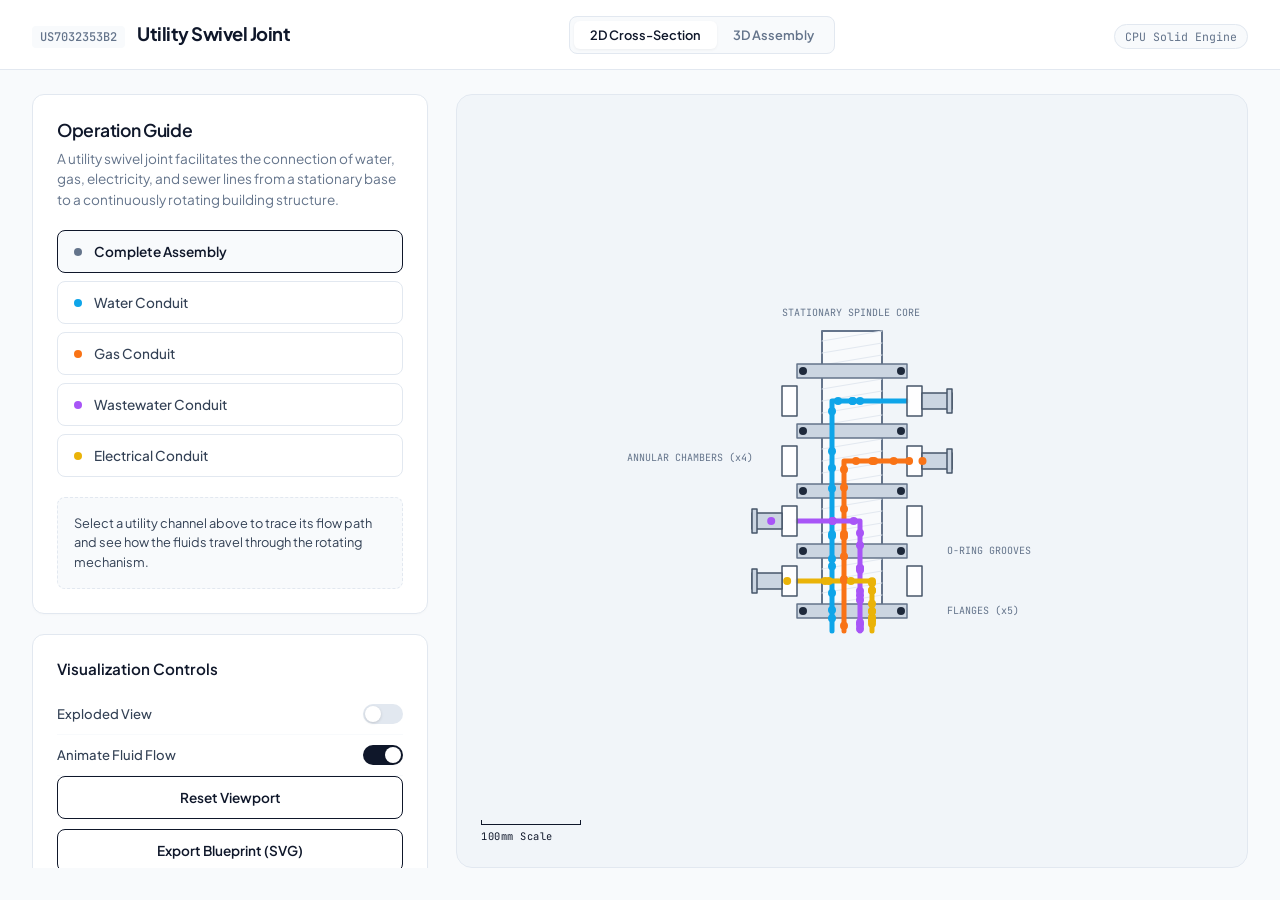
==== commit 421ea30c: "feat: implement CPU-based dynamic Blinn-Phong shading and normal vectors" ====
--- a/src/index.html
+++ b/src/index.html
@@ -685,6 +685,32 @@
             drawCtx.fillText("STATIONARY SPINDLE CORE", cx - 70, cy - 155);
         }
 
+        // ─── CPU LIGHTING SHADER SYSTEM ───
+        function parseColor(cStr) {
+            if (cStr.startsWith('#')) {
+                const hex = cStr.substring(1);
+                return [
+                    parseInt(hex.substr(0, 2), 16) || 0,
+                    parseInt(hex.substr(2, 2), 16) || 0,
+                    parseInt(hex.substr(4, 2), 16) || 0,
+                    1.0
+                ];
+            }
+            if (cStr.startsWith('rgba(')) {
+                const parts = cStr.match(/[\d.]+/g);
+                return [parseFloat(parts[0]), parseFloat(parts[1]), parseFloat(parts[2]), parseFloat(parts[3])];
+            }
+            return [255, 255, 255, 1.0];
+        }
+
+        function applyLighting(cStr, diffuse, specular) {
+            const [r, g, b, a] = parseColor(cStr);
+            const rL = Math.min(255, r * diffuse + specular);
+            const gL = Math.min(255, g * diffuse + specular);
+            const bL = Math.min(255, b * diffuse + specular);
+            return `rgba(${Math.round(rL)}, ${Math.round(gL)}, ${Math.round(bL)}, ${a})`;
+        }
+
         // Helper functions to generate 3D faces list
         function addCylinderFaces(faces, cx, cy, cz, r, h, color, strokeColor, angleLimit = Math.PI*2, rotOffset = 0) {
             const steps = 16;
@@ -921,14 +947,70 @@
             // Sort faces back-to-front (Painter's Algorithm)
             faces.sort((a, b) => b.depth - a.depth);
             
-            // Render faces with depth fading (Recommandation B)
+            // Light setup (Camera relative)
+            // L points towards the light source, so light comes from top-left-front
+            let Lx = -0.5, Ly = 0.7, Lz = -0.5;
+            const lenL = Math.sqrt(Lx*Lx + Ly*Ly + Lz*Lz);
+            Lx /= lenL; Ly /= lenL; Lz /= lenL;
+            
+            // View vector is directly into the screen (0, 0, -1) in camera space
+            const Vx = 0, Vy = 0, Vz = -1;
+            
+            // Half vector for Blinn-Phong
+            let Hx = Lx + Vx, Hy = Ly + Vy, Hz = Lz + Vz;
+            const lenH = Math.sqrt(Hx*Hx + Hy*Hy + Hz*Hz);
+            Hx /= lenH; Hy /= lenH; Hz /= lenH;
+            
+            // Render faces with depth fading and dynamic shading
             const cameraDist = 35;
             
             faces.forEach(face => {
                 const depthNorm = Math.max(0, Math.min(1, (face.depth + 15) / 30));
                 
-                drawCtx.fillStyle = face.color;
-                drawCtx.strokeStyle = face.strokeColor;
+                let diffuse = 1.0;
+                let specular = 0.0;
+
+                // Calculate face normal using cross product of first two edges
+                if (face.rotatedVertices.length >= 3) {
+                    const v0 = face.rotatedVertices[0];
+                    const v1 = face.rotatedVertices[1];
+                    const v2 = face.rotatedVertices[2];
+                    
+                    const ux = v1[0] - v0[0];
+                    const uy = v1[1] - v0[1];
+                    const uz = v1[2] - v0[2];
+                    
+                    const wx = v2[0] - v1[0];
+                    const wy = v2[1] - v1[1];
+                    const wz = v2[2] - v1[2];
+                    
+                    let nx = uy * wz - uz * wy;
+                    let ny = uz * wx - ux * wz;
+                    let nz = ux * wy - uy * wx;
+                    
+                    const lenN = Math.sqrt(nx*nx + ny*ny + nz*nz);
+                    if (lenN > 0) {
+                        // Reverse normal if it's pointing away from camera (0, 0, -1)
+                        if (nz > 0) {
+                            nx = -nx; ny = -ny; nz = -nz;
+                        }
+                        
+                        nx /= lenN; ny /= lenN; nz /= lenN;
+                        
+                        // Diffuse Term (ambient + dot(N,L))
+                        const dotNL = nx * Lx + ny * Ly + nz * Lz;
+                        diffuse = 0.3 + 0.7 * Math.max(0, dotNL);
+                        
+                        // Specular Term (pow(dot(N,H), shininess))
+                        const dotNH = nx * Hx + ny * Hy + nz * Hz;
+                        if (dotNL > 0 && dotNH > 0) {
+                            specular = Math.pow(dotNH, 30) * 120; // shininess = 30, intensity = 120
+                        }
+                    }
+                }
+                
+                drawCtx.fillStyle = applyLighting(face.color, diffuse, specular);
+                drawCtx.strokeStyle = applyLighting(face.strokeColor, diffuse, 0); // No specular on strokes
                 drawCtx.lineWidth = face.lineWidth * (0.5 + depthNorm * 0.8);
                 
                 drawCtx.beginPath();
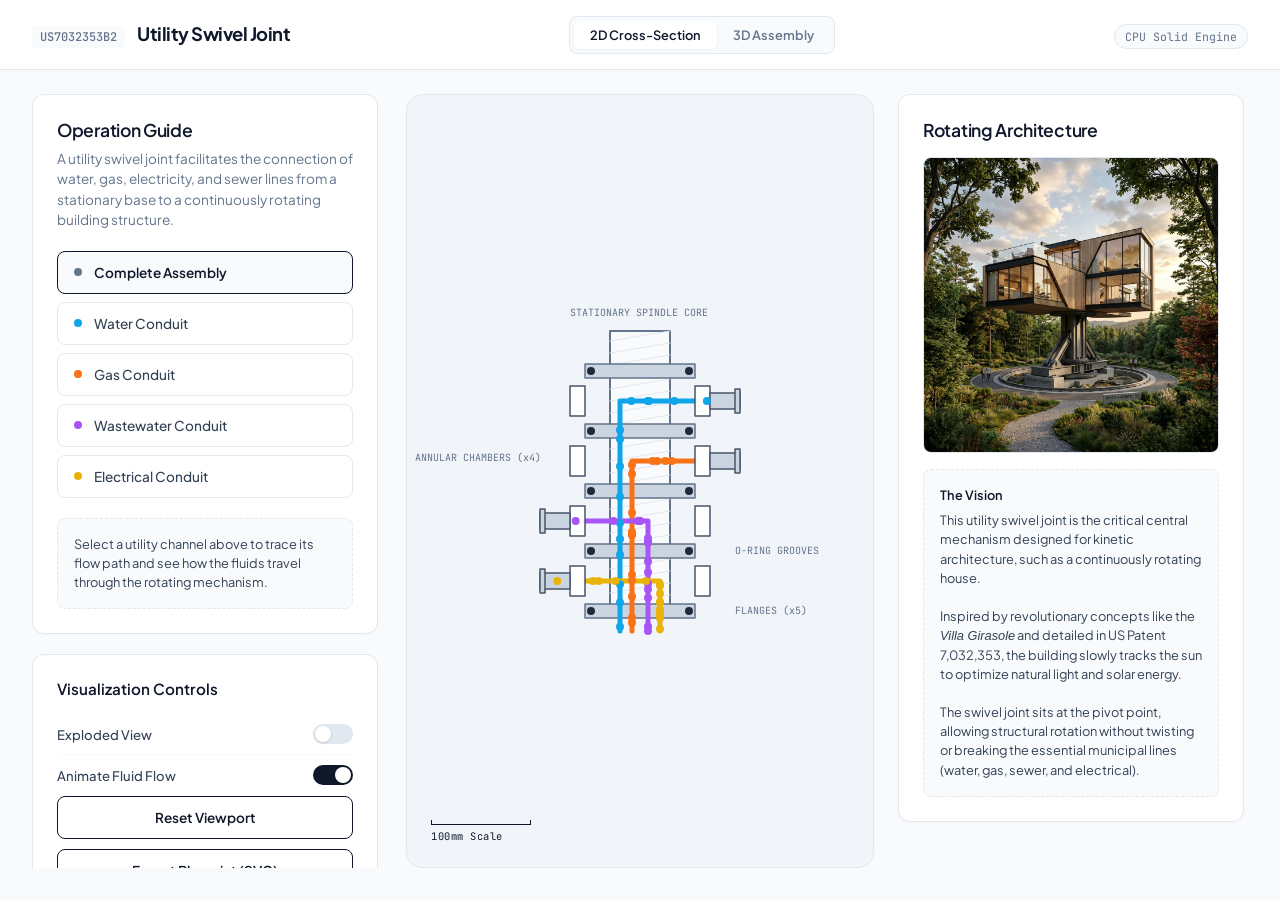
==== commit 2f945e9a: "feat: add right sidebar with rotating house context" ====
--- a/src/index.html
+++ b/src/index.html
@@ -145,6 +145,26 @@
                 </div>
             </section>
 
+            <!-- CONTEXT PANEL -->
+            <section class="side-panel right-panel">
+                <div class="card concept-card">
+                    <h2>Rotating Architecture</h2>
+                    
+                    <div class="concept-image-wrapper">
+                        <img src="rotating_house.png" alt="Rotating House Blueprint" class="concept-image" />
+                    </div>
+                    
+                    <div class="sys-desc-box" style="margin-top: 16px;">
+                        <strong>The Vision</strong>
+                        This utility swivel joint is the critical central mechanism designed for kinetic architecture, such as a continuously rotating house.
+                        <br><br>
+                        Inspired by revolutionary concepts like the <em>Villa Girasole</em> and detailed in US Patent 7,032,353, the building slowly tracks the sun to optimize natural light and solar energy.
+                        <br><br>
+                        The swivel joint sits at the pivot point, allowing structural rotation without twisting or breaking the essential municipal lines (water, gas, sewer, and electrical).
+                    </div>
+                </div>
+            </section>
+
         </main>
     </div>
 
--- a/src/index.css
+++ b/src/index.css
@@ -119,7 +119,7 @@
 .main-content {
   flex: 1;
   display: grid;
-  grid-template-columns: 400px 1fr;
+  grid-template-columns: 350px 1fr 350px;
   gap: 24px;
   padding: 24px 32px 32px 32px;
   height: calc(100vh - 70px);
@@ -447,3 +447,18 @@
     height: 450px;
   }
 }
+
+/* Concept Image Styles */
+.concept-image-wrapper {
+  width: 100%;
+  border-radius: 8px;
+  overflow: hidden;
+  border: 1px solid var(--border-light);
+  margin-top: 16px;
+}
+
+.concept-image {
+  width: 100%;
+  height: auto;
+  display: block;
+}
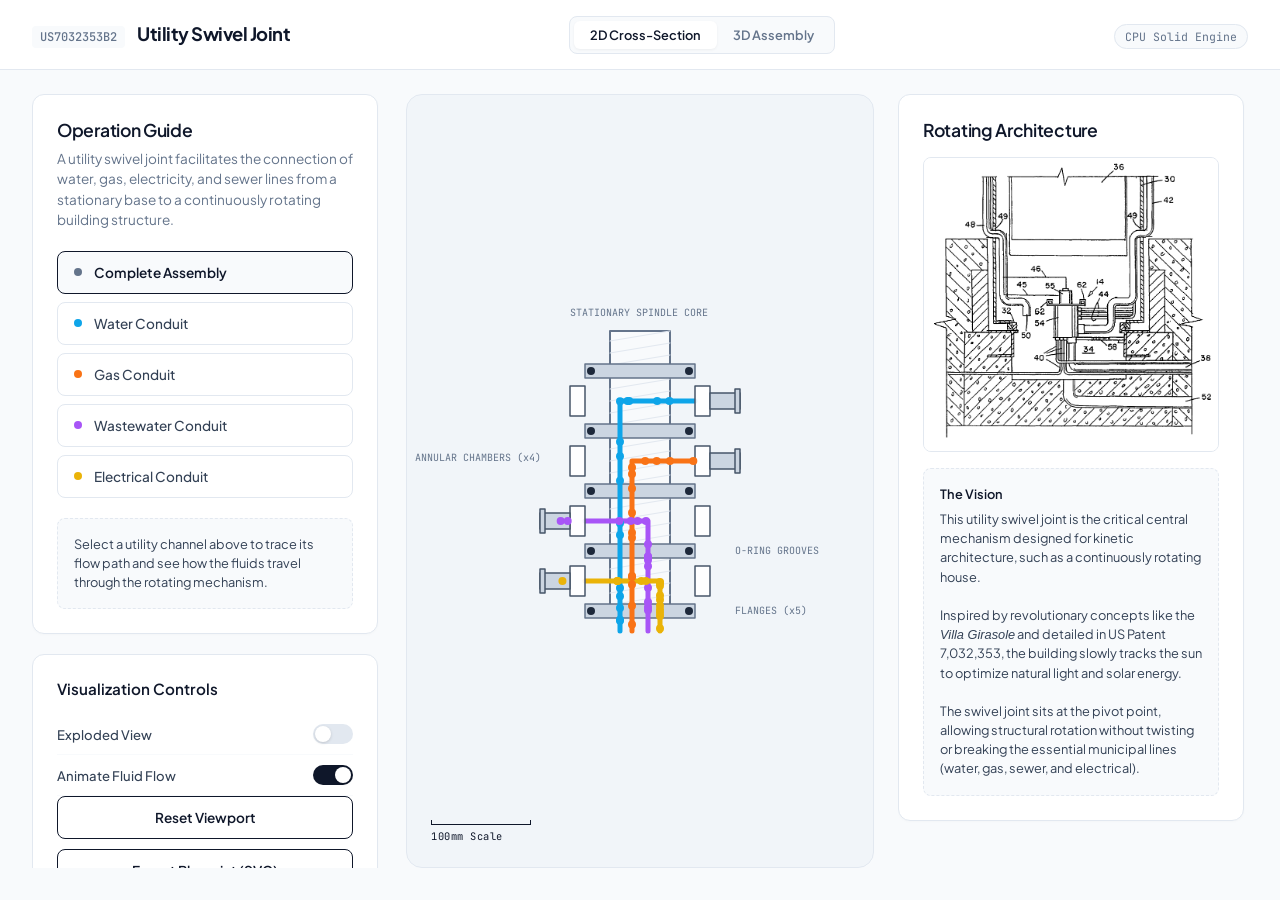
==== commit 1bd5a3cd: "style: replace conceptual house image with actual patent figure" ====
--- a/src/index.html
+++ b/src/index.html
@@ -151,7 +151,7 @@
                     <h2>Rotating Architecture</h2>
                     
                     <div class="concept-image-wrapper">
-                        <img src="rotating_house.png" alt="Rotating House Blueprint" class="concept-image" />
+                        <img src="patent_figure.png" alt="US Patent 7,032,353 Figure 1" class="concept-image" />
                     </div>
                     
                     <div class="sys-desc-box" style="margin-top: 16px;">
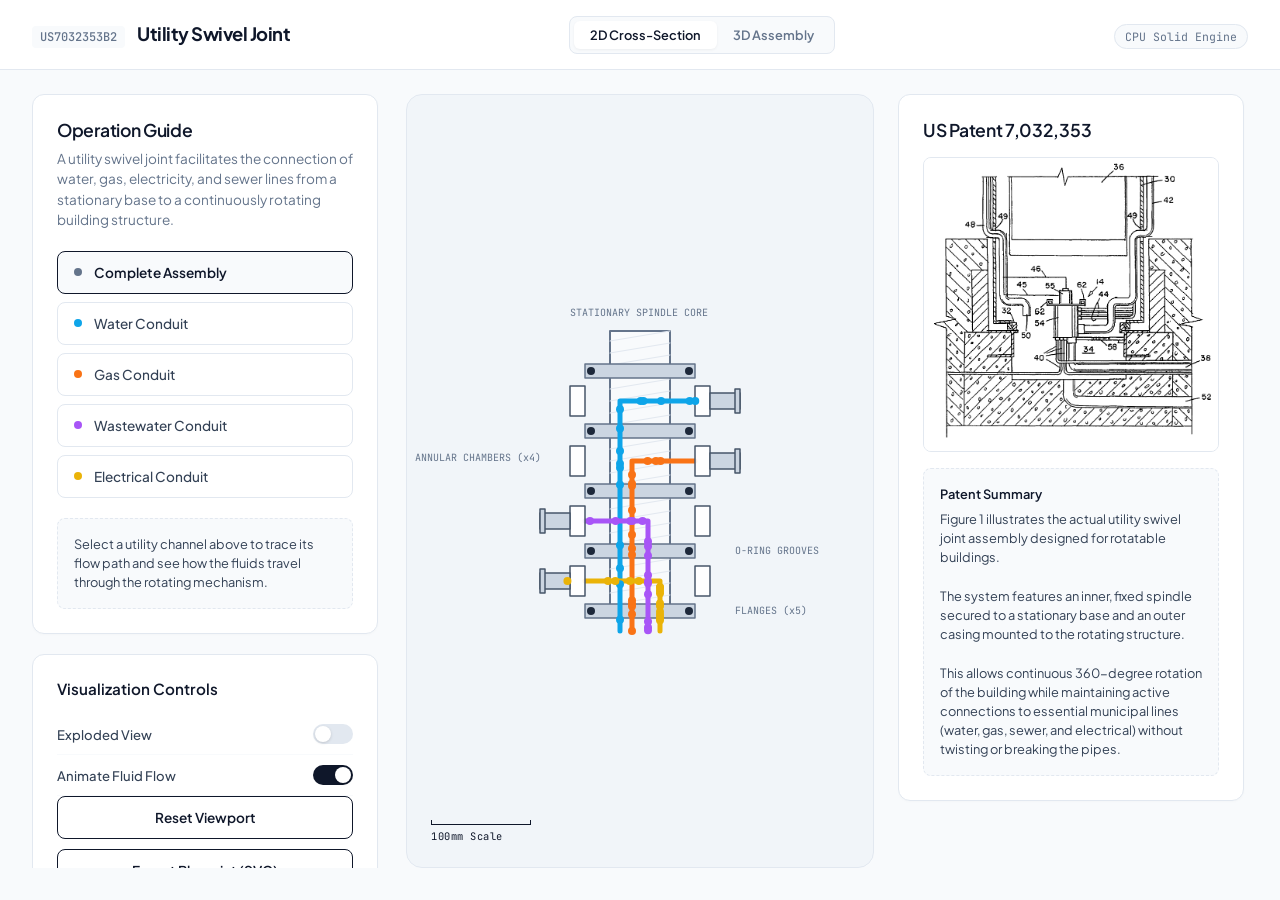
==== commit c89b8554: "docs: update sidebar text to match actual patent figure" ====
--- a/src/index.html
+++ b/src/index.html
@@ -148,19 +148,19 @@
             <!-- CONTEXT PANEL -->
             <section class="side-panel right-panel">
                 <div class="card concept-card">
-                    <h2>Rotating Architecture</h2>
+                    <h2>US Patent 7,032,353</h2>
                     
                     <div class="concept-image-wrapper">
                         <img src="patent_figure.png" alt="US Patent 7,032,353 Figure 1" class="concept-image" />
                     </div>
                     
                     <div class="sys-desc-box" style="margin-top: 16px;">
-                        <strong>The Vision</strong>
-                        This utility swivel joint is the critical central mechanism designed for kinetic architecture, such as a continuously rotating house.
+                        <strong>Patent Summary</strong>
+                        Figure 1 illustrates the actual utility swivel joint assembly designed for rotatable buildings.
                         <br><br>
-                        Inspired by revolutionary concepts like the <em>Villa Girasole</em> and detailed in US Patent 7,032,353, the building slowly tracks the sun to optimize natural light and solar energy.
+                        The system features an inner, fixed spindle secured to a stationary base and an outer casing mounted to the rotating structure.
                         <br><br>
-                        The swivel joint sits at the pivot point, allowing structural rotation without twisting or breaking the essential municipal lines (water, gas, sewer, and electrical).
+                        This allows continuous 360-degree rotation of the building while maintaining active connections to essential municipal lines (water, gas, sewer, and electrical) without twisting or breaking the pipes.
                     </div>
                 </div>
             </section>
